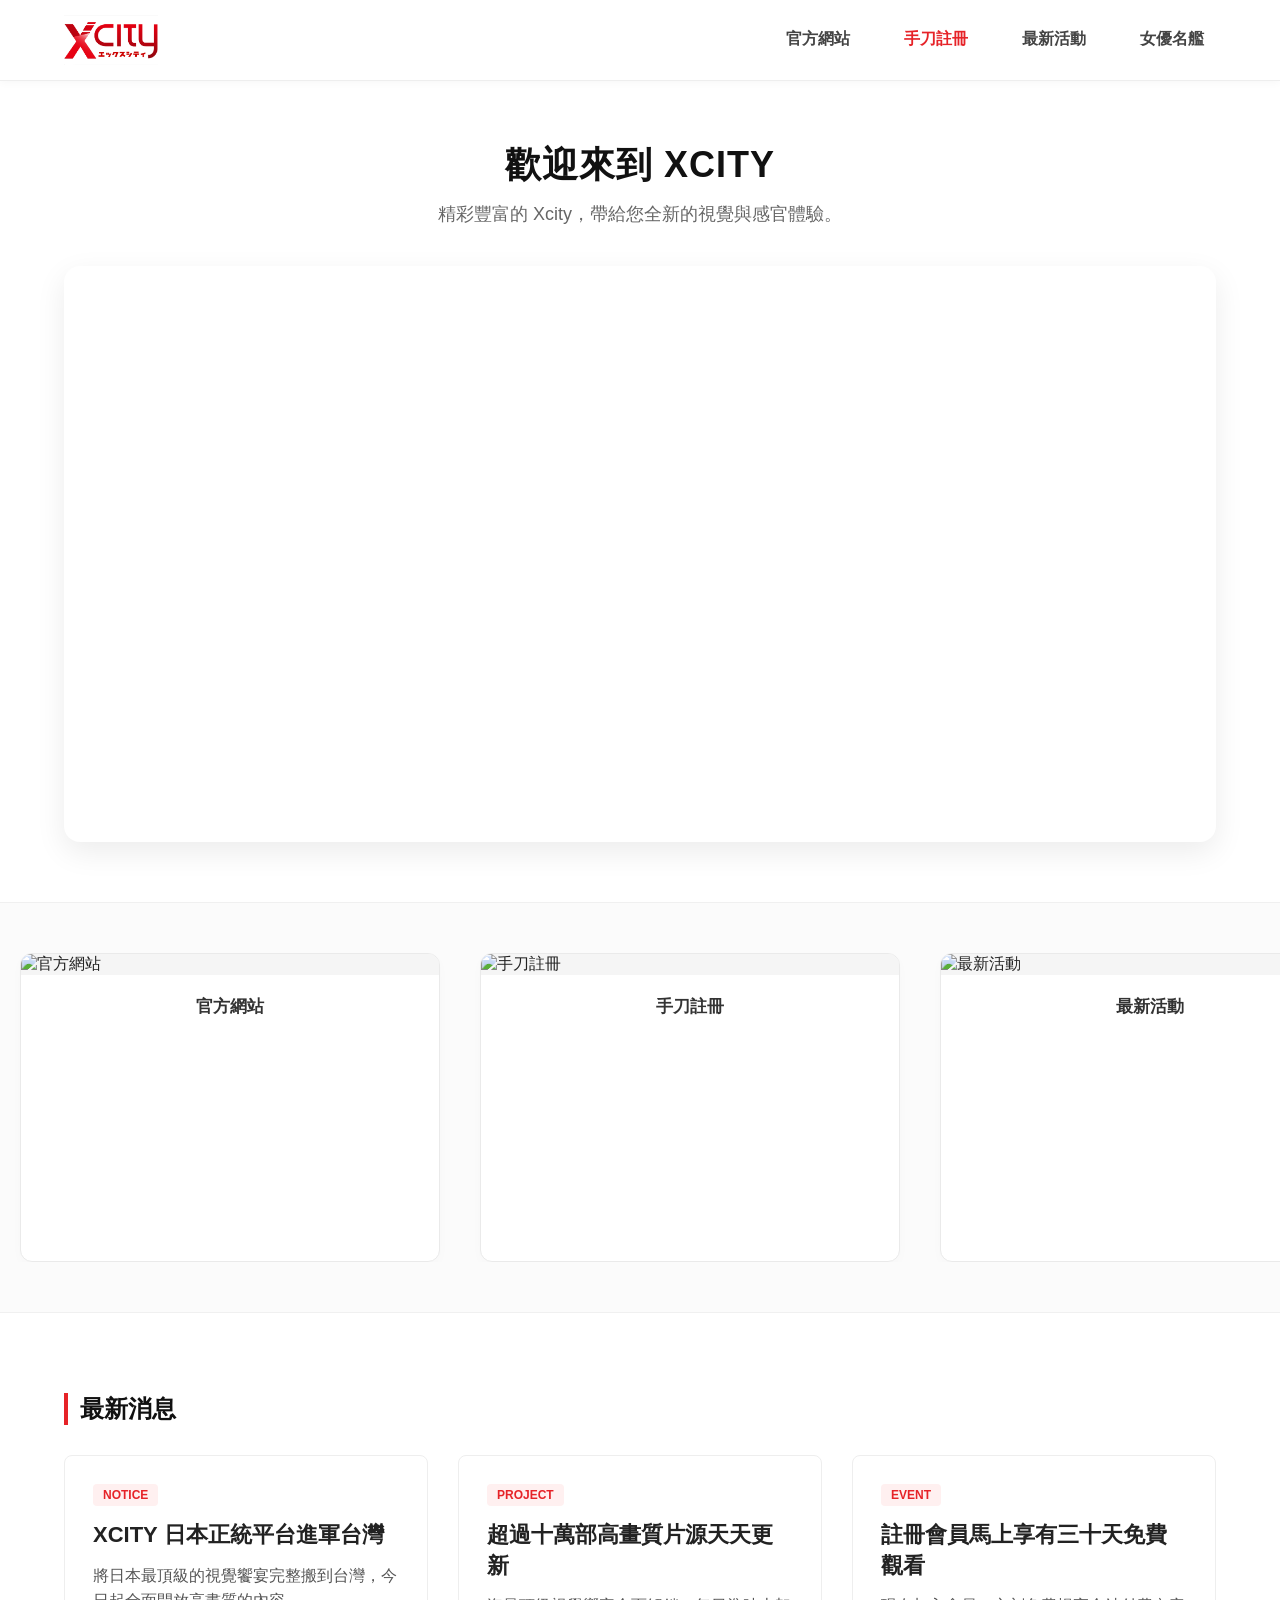
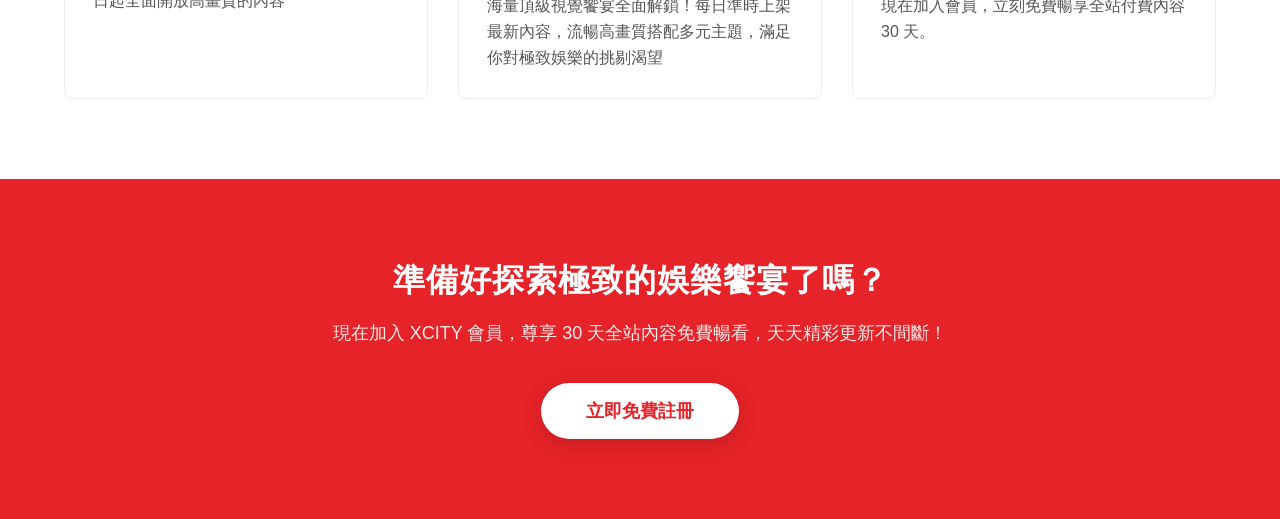
==== index.html @ d5f2dbbb "Update index.html" ====
<!DOCTYPE html>
<html lang="zh-TW">
<head>
    <meta charset="UTF-8">
    <meta name="viewport" content="width=device-width, initial-scale=1.0">
    <title>XCITY 官方網站</title>
    <style>
        /* ==========================================
           1. CSS 樣式表
           ========================================== */
        * {
            box-sizing: border-box;
            margin: 0;
            padding: 0;
        }

        body {
            background-color: #ffffff;
            color: #222222;
            font-family: -apple-system, BlinkMacSystemFont, "Segoe UI", Roboto, sans-serif;
            overflow-x: hidden;
        }

        /* 頂部導覽列 */
        .site-header {
            background-color: #ffffff;
            border-bottom: 1px solid #eeeeee;
            padding: 15px 0;
            box-shadow: 0 2px 8px rgba(0,0,0,0.03);
            position: sticky;
            top: 0;
            z-index: 100;
        }

        /* 💡 修正：導覽列內部改成 flex 兩端對齊，把 Logo 放左邊，Tabs 放右邊 */
        .header-container {
            width: 90%;
            max-width: 1400px;
            margin: 0 auto;
            display: flex;
            justify-content: space-between;
            align-items: center;
        }

        .logo-area {
            height: 50px;
            display: flex;
            align-items: center;
        }

        /* 真正的圖片 Logo 樣式 */
        .site-logo {
            height: 100%;
            max-height: 50px;
            display: block;
            object-fit: contain;
        }

        .logo-fallback {
            font-size: 30px;
            font-weight: 900;
            color: #e62328;
            letter-spacing: 1px;
            line-height: 50px;
            font-style: italic;
        }

        /* 💡 新增：右側導覽 Tabs 樣式群組 */
        .header-nav {
            display: flex;
            align-items: center;
            gap: 30px; /* Tabs 之間的行銷黃金間距 */
        }

        .nav-tab {
            text-decoration: none;
            color: #444444;
            font-size: 16px;
            font-weight: 600;
            padding: 8px 12px;
            transition: color 0.2s ease, border-color 0.2s ease;
            border-bottom: 2px solid transparent;
        }

        /* 滑鼠移上去時，文字變品牌紅，底下跑出紅線 */
        .nav-tab:hover {
            color: #e62328;
            border-bottom: 2px solid #e62328;
        }

        /* 特別醒目的註冊 Tab 樣式（選做，目前維持統一質感） */
        .nav-tab.highlight {
            color: #e62328;
        }

        /* 主內容區 */
        .main-content {
            padding: 60px 0 0 0; 
        }

        .welcome-section {
            text-align: center;
            margin-bottom: 40px;
        }

        .welcome-section h1 {
            font-size: 36px;
            color: #111111;
            margin-bottom: 12px;
            letter-spacing: 1px;
        }

        .welcome-section p {
            color: #666666;
            font-size: 18px;
        }

        /* 🎬 頂部主要影片區塊樣式 */
        .hero-video-section {
            width: 90%;
            max-width: 1200px; 
            margin: 0 auto 60px auto;
        }

        .video-wrapper {
            width: 100%;
            border-radius: 16px; 
            box-shadow: 0 10px 30px rgba(0,0,0,0.08); 
            overflow: hidden;
            background-color: #ffffff; 
        }

        .video-wrapper video {
            width: 100%;
            height: auto; 
            display: block;
            object-fit: contain;
        }

        /* 跑馬燈核心樣式 */
        .marquee-section {
            width: 100%;
            background-color: #fbfbfb;
            padding: 50px 0;
            border-top: 1px solid #f0f0f0;
            border-bottom: 1px solid #f0f0f0;
            margin-bottom: 20px;
        }

        .marquee-wrapper {
            width: 100%;
            overflow: hidden;
            position: relative;
        }

        .marquee-track {
            display: flex;
            width: max-content;
            animation: scrollMarquee 40s linear infinite;
        }

        .marquee-track:hover {
            animation-play-state: paused;
        }

        @keyframes scrollMarquee {
            0% { transform: translateX(0); }
            100% { transform: translateX(-50%); }
        }

        .marquee-item {
    width: 420px; /* 💡 從 360px 放大到 420px，讓橫圖更好舒展 */
    margin: 0 20px;
    background: #ffffff;
    border-radius: 12px;
    border: 1px solid #eaeaea;
    overflow: hidden;
    text-decoration: none;
    color: inherit;
    display: block;
    transition: transform 0.3s ease, box-shadow 0.3s ease, border-color 0.3s ease;
    box-shadow: 0 4px 12px rgba(0,0,0,0.02);
}

        .marquee-item:hover {
            transform: translateY(-8px);
            box-shadow: 0 12px 30px rgba(230, 35, 40, 0.1);
            border-color: #f1d7d7;
        }

        .item-image-box {
    width: 100%;
    height: auto; /* 💡 砍掉 210px，改成 auto 讓它根據圖片比例自動拉伸 */
    background-color: #f5f5f5;
    overflow: hidden;
}

.item-image-box img {
    width: 100%;
    height: auto; /* 💡 改成 auto */
    display: block; /* 💡 確保沒有古怪的下邊緣留白 */
    object-fit: normal; /* 💡 恢復正常顯示，絕對不允許任何裁切！ */
}

        .item-info {
            padding: 20px;
            text-align: center;
        }

        .item-title {
            font-size: 17px;
            font-weight: 600;
            color: #333333;
            white-space: nowrap;
            overflow: hidden;
            text-overflow: ellipsis;
            transition: color 0.3s ease;
        }

        .marquee-item:hover .item-title {
            color: #e62328;
        }

        /* 下方內容格線區 */
        .custom-section {
            width: 90%;
            max-width: 1200px;
            margin: 80px auto 80px auto;
        }

        .section-title {
            font-size: 24px;
            color: #111111;
            margin-bottom: 30px;
            border-left: 4px solid #e62328;
            padding-left: 12px;
            font-weight: bold;
        }

        .grid-container {
            display: grid;
            grid-template-columns: repeat(auto-fit, minmax(300px, 1fr));
            gap: 30px;
        }

        .grid-card {
            background: #ffffff;
            border: 1px solid #eeeeee;
            border-radius: 8px;
            padding: 28px;
            transition: box-shadow 0.3s ease;
        }

        .grid-card:hover {
            box-shadow: 0 5px 15px rgba(0,0,0,0.05);
        }

        .card-tag {
            display: inline-block;
            font-size: 12px;
            background-color: #fff0f0;
            color: #e62328;
            padding: 4px 10px;
            border-radius: 4px;
            font-weight: bold;
            margin-bottom: 14px;
        }

        /* 最新消息卡片標題字體放大 */
        .grid-card h3 {
            font-size: 22px;
            margin-bottom: 12px;
            color: #222222;
            font-weight: 700;
            line-height: 1.4;
        }

        /* 最新消息卡片內文字體放大 */
        .grid-card p {
            font-size: 16px;
            color: #555555;
            line-height: 1.6;
        }

        /* 最底部的滿版強力 CTA 區塊 */
        .cta-section {
            background-color: #e62328; 
            color: #ffffff;
            padding: 80px 20px;
            text-align: center;
            width: 100%;
        }

        .cta-container {
            max-width: 800px;
            margin: 0 auto;
        }

        .cta-container h2 {
            font-size: 32px;
            font-weight: 800;
            margin-bottom: 16px;
            letter-spacing: 1px;
        }

        .cta-container p {
            font-size: 18px;
            margin-bottom: 35px;
            opacity: 0.9;
            line-height: 1.6;
        }

        .cta-btn {
            display: inline-block;
            background-color: #ffffff;
            color: #e62328;
            text-decoration: none;
            padding: 16px 45px;
            font-size: 18px;
            font-weight: bold;
            border-radius: 50px; 
            box-shadow: 0 5px 20px rgba(0,0,0,0.15);
            transition: transform 0.3s ease, box-shadow 0.3s ease;
        }

        .cta-btn:hover {
            transform: scale(1.05); 
            box-shadow: 0 8px 25px rgba(0,0,0,0.25);
        }

        /* RWD 手機版導覽列自適應優化 */
        @media (max-width: 768px) {
            .header-nav {
                gap: 15px;
            }
            .nav-tab {
                font-size: 14px;
                padding: 6px 4px;
            }
        }
    </style>
</head>
<body>

    <!-- 頂部導覽列（💡 整合右側經典 Tabs 功能選單） -->
    <header class="site-header">
        <div class="header-container">
            <!-- 左側 Logo 區 -->
            <div class="logo-area">
                <img src="logo.png" alt="XCITY" class="site-logo" onerror="this.style.display='none'; this.nextElementSibling.style.display='block';">
                <span class="logo-fallback" style="display:none;">X CITY</span>
            </div>
            
            <!-- 💡 右側 Tabs 選單區：精準導流核心頁面 -->
            <nav class="header-nav">
                <a href="https://tc.xcity.jp/main" class="nav-tab" target="_blank">官方網站</a>
                <a href="https://regist.xcity.jp/t-chinese/member/login.php" class="nav-tab highlight" target="_blank">手刀註冊</a>
                <a href="https://www.instagram.com/xcity.tw" class="nav-tab" target="_blank">最新活動</a>
                <a href="https://tc.xcity.jp/idol" class="nav-tab" target="_blank">女優名艦</a>
            </nav>
        </div>
    </header>

    <main class="main-content">
        
        <section class="welcome-section">
            <h1>歡迎來到 XCITY</h1>
            <p>精彩豐富的 Xcity，帶給您全新的視覺與感官體驗。</p>
        </section>

        <section class="hero-video-section">
            <div class="video-wrapper">
                <video src="promo-video.mp4" autoplay muted loop playsinline></video>
            </div>
        </section>

        <section class="marquee-section">
            <div class="marquee-wrapper">
                <div class="marquee-track" id="marqueeTrack"></div>
            </div>
        </section>

        <section class="custom-section">
            <h2 class="section-title">最新消息</h2>
            
            <div class="grid-container">
                <div class="grid-card">
                    <span class="card-tag">NOTICE</span>
                    <h3>XCITY 日本正統平台進軍台灣</h3>
                    <p>將日本最頂級的視覺饗宴完整搬到台灣，今日起全面開放高畫質的內容</p>
                </div>

                <div class="grid-card">
                    <span class="card-tag">PROJECT</span>
                    <h3>超過十萬部高畫質片源天天更新</h3>
                    <p>海量頂級視覺饗宴全面解鎖！每日準時上架最新內容，流暢高畫質搭配多元主題，滿足你對極致娛樂的挑剔渴望</p>
                </div>

                <div class="grid-card">
                    <span class="card-tag">EVENT</span>
                    <h3>註冊會員馬上享有三十天免費觀看</h3>
                    <p>現在加入會員，立刻免費暢享全站付費內容 30 天。</p>
                </div>
            </div>
        </section>

        <!-- 最底部的強力行動呼籲 CTA 區塊 -->
        <section class="cta-section">
            <div class="cta-container">
                <h2>準備好探索極致的娛樂饗宴了嗎？</h2>
                <p>現在加入 XCITY 會員，尊享 30 天全站內容免費暢看，天天精彩更新不間斷！</p>
                <a href="https://regist.xcity.jp/t-chinese/member/login.php" class="cta-btn" target="_blank">立即免費註冊</a>
            </div>
        </section>
    </main>

    <script>
        /* ==========================================
           2. JavaScript 內容配置區
           ========================================== */
        const marqueeData = [
            {
                title: "官方網站", 
                imageUrl: "https://i.meee.com.tw/KrMgCIJ.jpg", 
                linkUrl: "https://tc.xcity.jp/main"
            },
            {
                title: "手刀註冊",
                imageUrl: "https://i.meee.com.tw/sNcTuKH.png",
                linkUrl: "https://regist.xcity.jp/t-chinese/member/login.php"
            },
            {
                title: "最新活動",
                imageUrl: "https://i.meee.com.tw/Ij4ffT2.jpg",
                linkUrl: "https://xcity.jp/event/maisonx/"
            },
            {
                title: "女優名艦",
                imageUrl: "https://i.meee.com.tw/7kj1j8n.png",
                linkUrl: "https://tc.xcity.jp/idol"
            },
            {
                title: "會員制度說明",
                imageUrl: "",
                linkUrl: "https://tc.xcity.jp/help/membership"
            }
        ];

        function initMarquee() {
            const track = document.getElementById('marqueeTrack');
            if (!track) return;

            function createItemHtml(item, index) {
                const placeholderImg = `data:image/svg+xml;utf8,<svg xmlns='http://www.w3.org/2000/svg' width='100%' height='100%' viewBox='0 0 360 210'><defs><linearGradient id='g${index}' x1='0%' y1='0%' x2='100%' y2='100%'><stop offset='0%' stop-color='%23f9f9f9'/><stop offset='100%' stop-color='%23e9e9e9'/></linearGradient></defs><rect width='100%' height='100%' fill='url(%23g${index})'/><text x='50%' y='55%' font-size='16' font-weight='bold' text-anchor='middle' fill='%23e62328' opacity='0.7'>XCITY ITEM 0${index + 1}</text></svg>`;
                const imgUrl = item.imageUrl || placeholderImg;

                return `
                    <a href="${item.linkUrl}" class="marquee-item" target="_blank">
                        <div class="item-image-box">
                            <img src="${imgUrl}" alt="${item.title}">
                        </div>
                        <div class="item-info">
                            <div class="item-title">${item.title}</div>
                        </div>
                    </a>
                `;
            }

            const originalHtml = marqueeData.map((item, idx) => createItemHtml(item, idx)).join('');
            track.innerHTML = originalHtml + originalHtml;
        }

        document.addEventListener('DOMContentLoaded', initMarquee);
    </script>
</body>
</html>
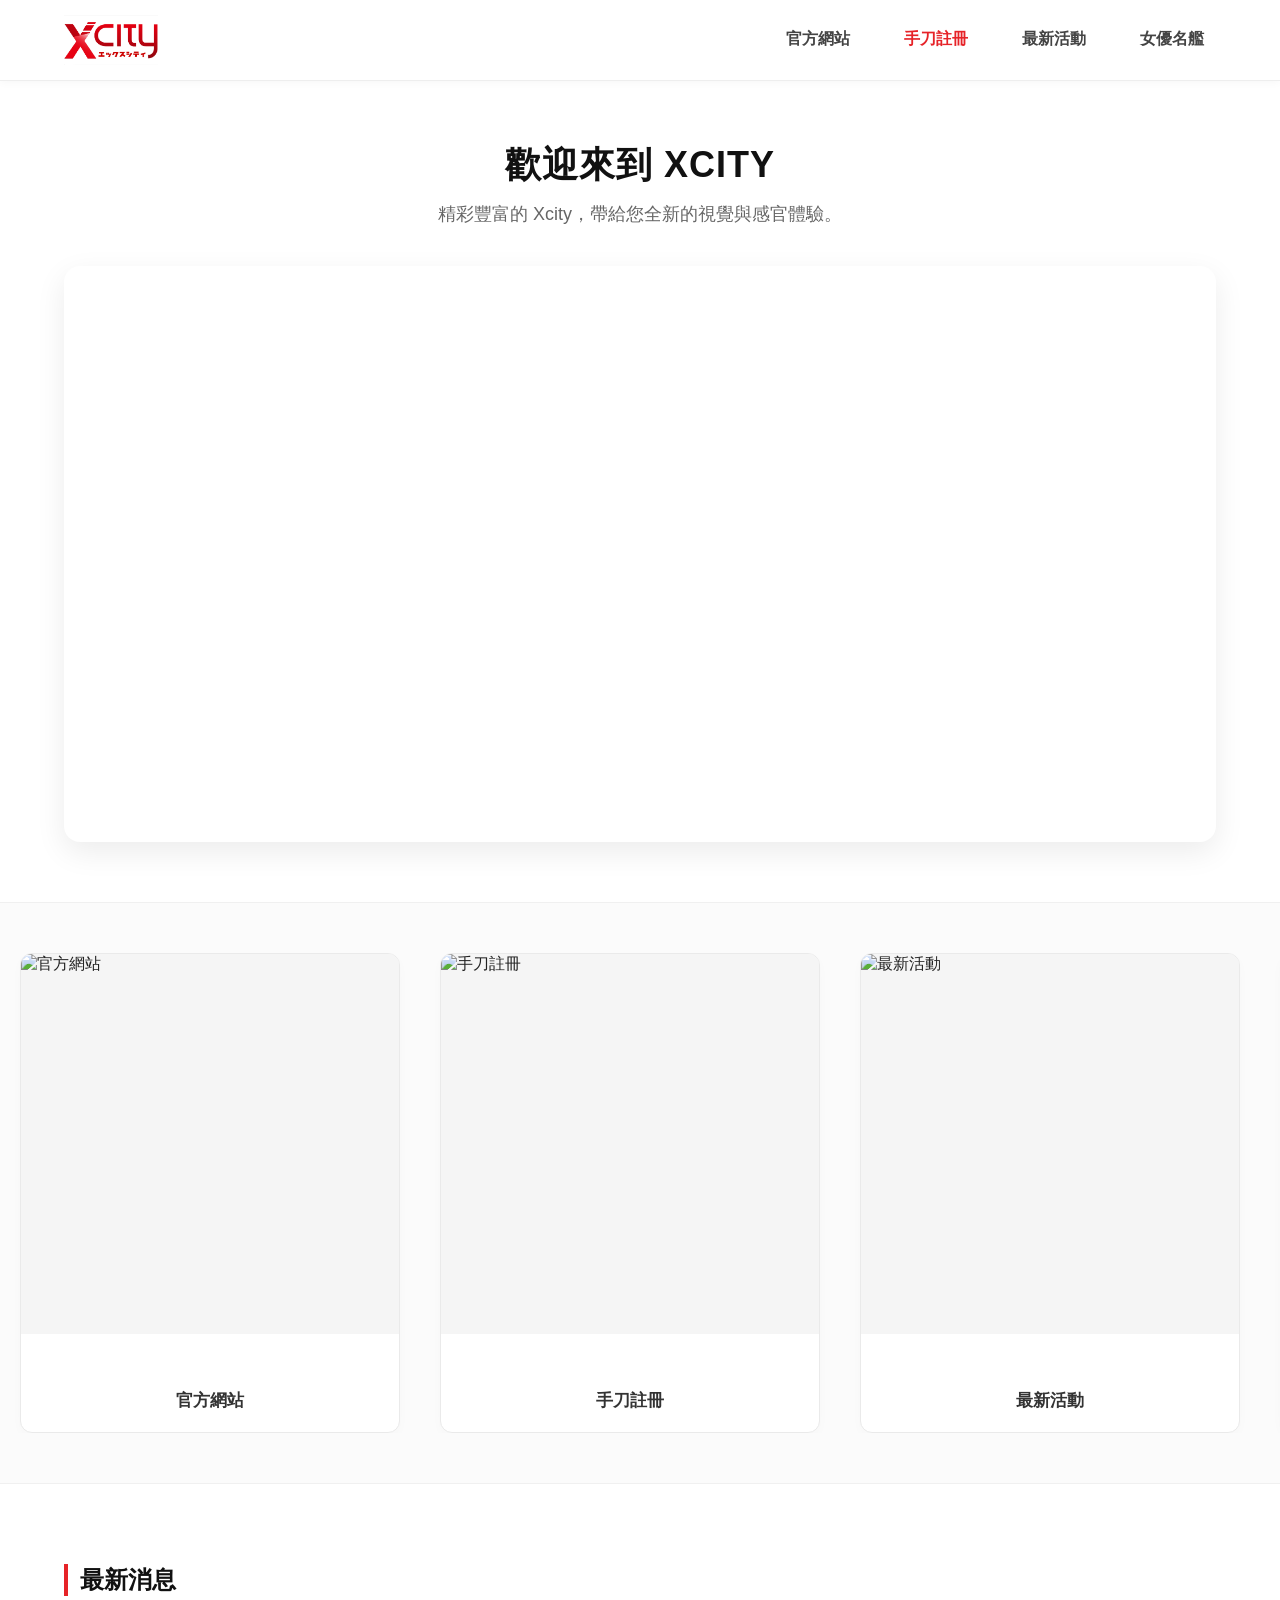
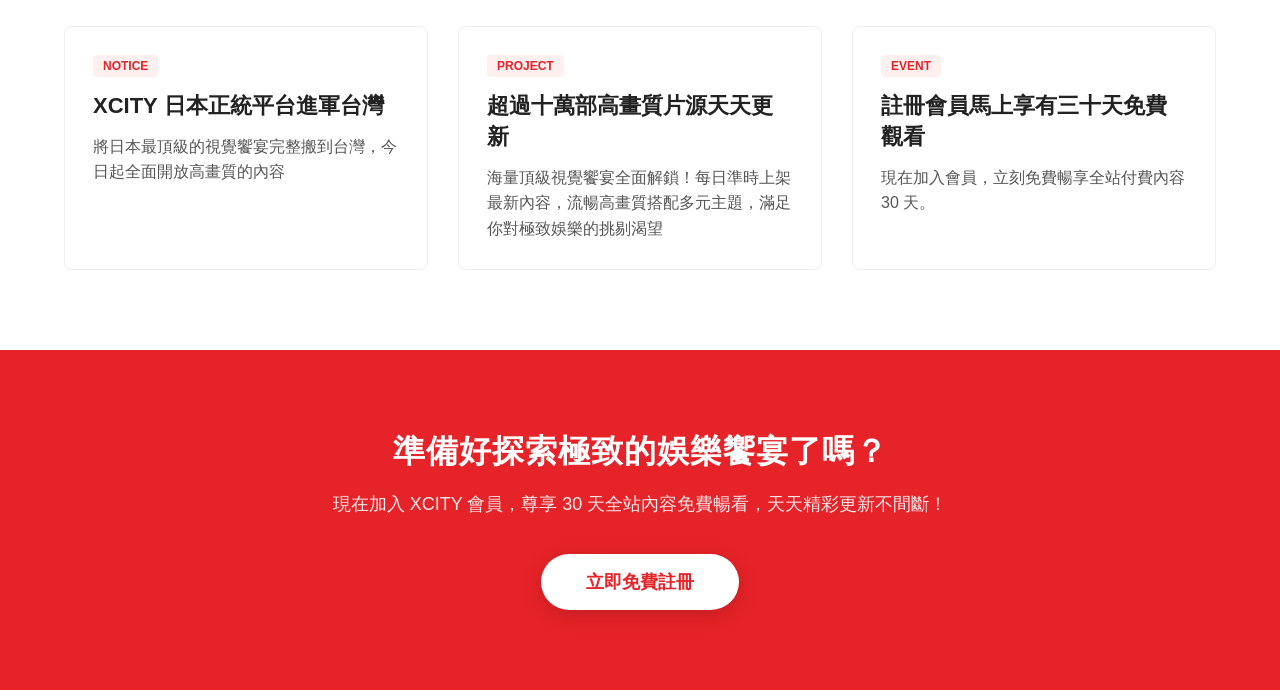
==== commit 3a2b0204: "Update index.html" ====
--- a/index.html
+++ b/index.html
@@ -168,8 +168,9 @@
             100% { transform: translateX(-50%); }
         }
 
-        .marquee-item {
-    width: 420px; /* 💡 從 360px 放大到 420px，讓橫圖更好舒展 */
+.marquee-item {
+    width: 380px; 
+    height: 480px; /* 💡 統一固定卡片高度（大格） */
     margin: 0 20px;
     background: #ffffff;
     border-radius: 12px;
@@ -177,7 +178,9 @@
     overflow: hidden;
     text-decoration: none;
     color: inherit;
-    display: block;
+    display: flex; /* 💡 改用 flex 排版 */
+    flex-direction: column; /* 💡 讓內容從上往下排 */
+    justify-content: space-between; /* 💡 關鍵：把圖片推在最上，文字死死壓在最下面 */
     transition: transform 0.3s ease, box-shadow 0.3s ease, border-color 0.3s ease;
     box-shadow: 0 4px 12px rgba(0,0,0,0.02);
 }
@@ -188,18 +191,21 @@
             border-color: #f1d7d7;
         }
 
-        .item-image-box {
+       .item-image-box {
     width: 100%;
-    height: auto; /* 💡 砍掉 210px，改成 auto 讓它根據圖片比例自動拉伸 */
+    height: 380px; /* 💡 固定圖片區域高度，下方留給文字 */
     background-color: #f5f5f5;
     overflow: hidden;
+    display: flex;
+    align-items: center;
+    justify-content: center;
 }
 
 .item-image-box img {
     width: 100%;
-    height: auto; /* 💡 改成 auto */
-    display: block; /* 💡 確保沒有古怪的下邊緣留白 */
-    object-fit: normal; /* 💡 恢復正常顯示，絕對不允許任何裁切！ */
+    height: 100%;
+    object-fit: contain; /* 💡 完整保留全圖不切圖！有空隙的地方會用淡灰色背景補滿，不突兀 */
+    display: block;
 }
 
         .item-info {
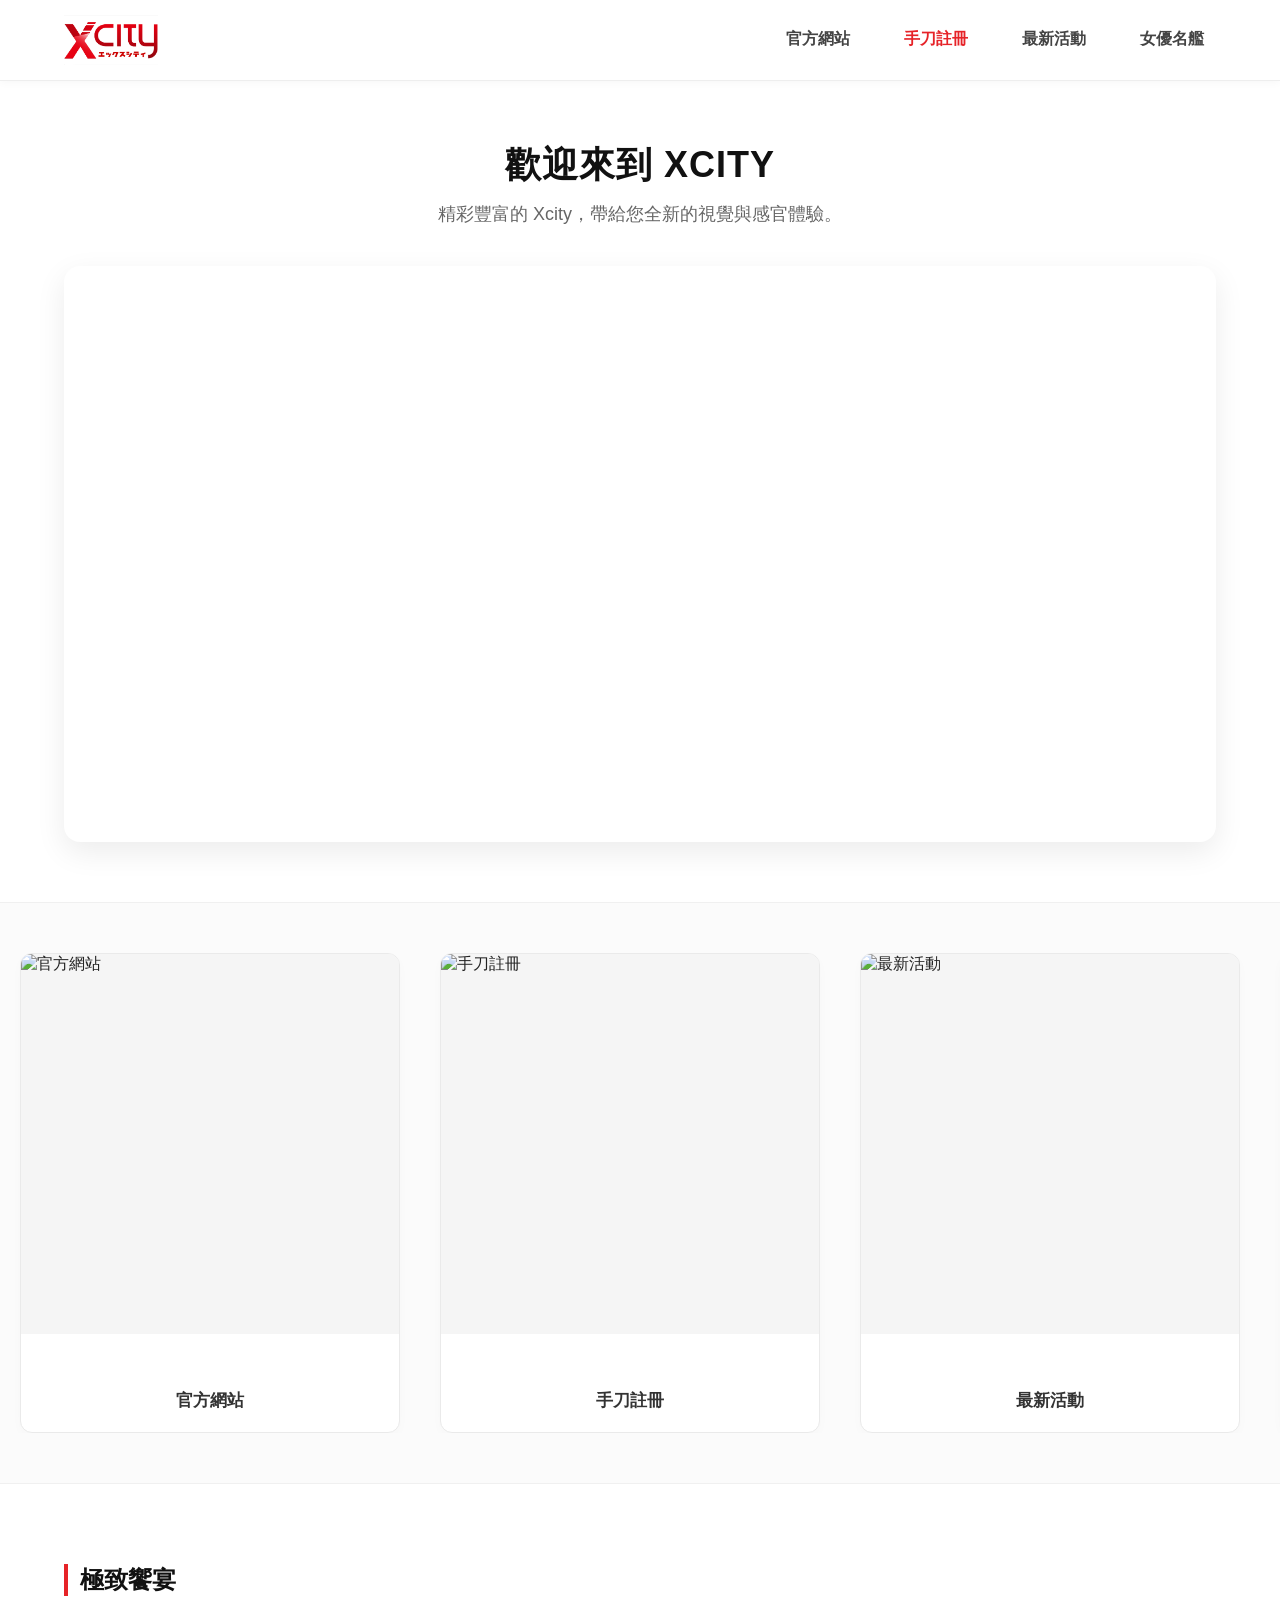
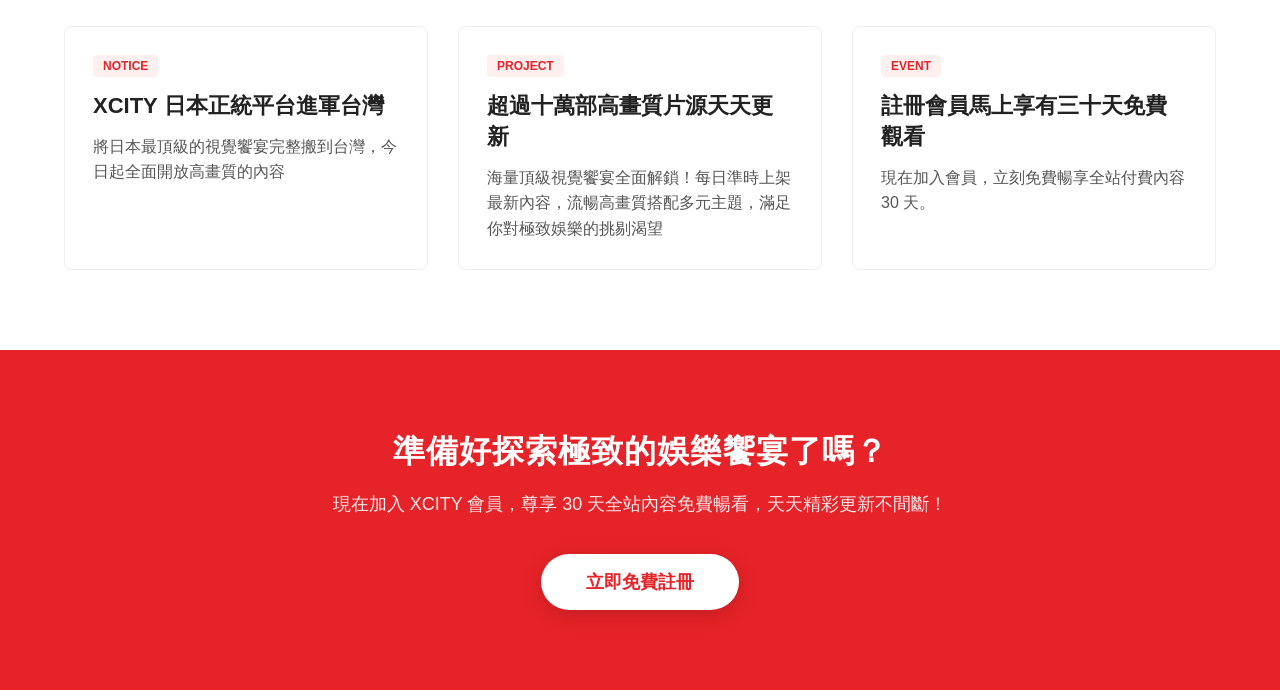
==== commit 6f154fe1: "Update index.html" ====
--- a/index.html
+++ b/index.html
@@ -387,7 +387,7 @@
         </section>
 
         <section class="custom-section">
-            <h2 class="section-title">最新消息</h2>
+            <h2 class="section-title">極致饗宴</h2>
             
             <div class="grid-container">
                 <div class="grid-card">
@@ -447,7 +447,7 @@
             },
             {
                 title: "會員制度說明",
-                imageUrl: "",
+                imageUrl: "https://i.meee.com.tw/bGwcAB1.png",
                 linkUrl: "https://tc.xcity.jp/help/membership"
             }
         ];
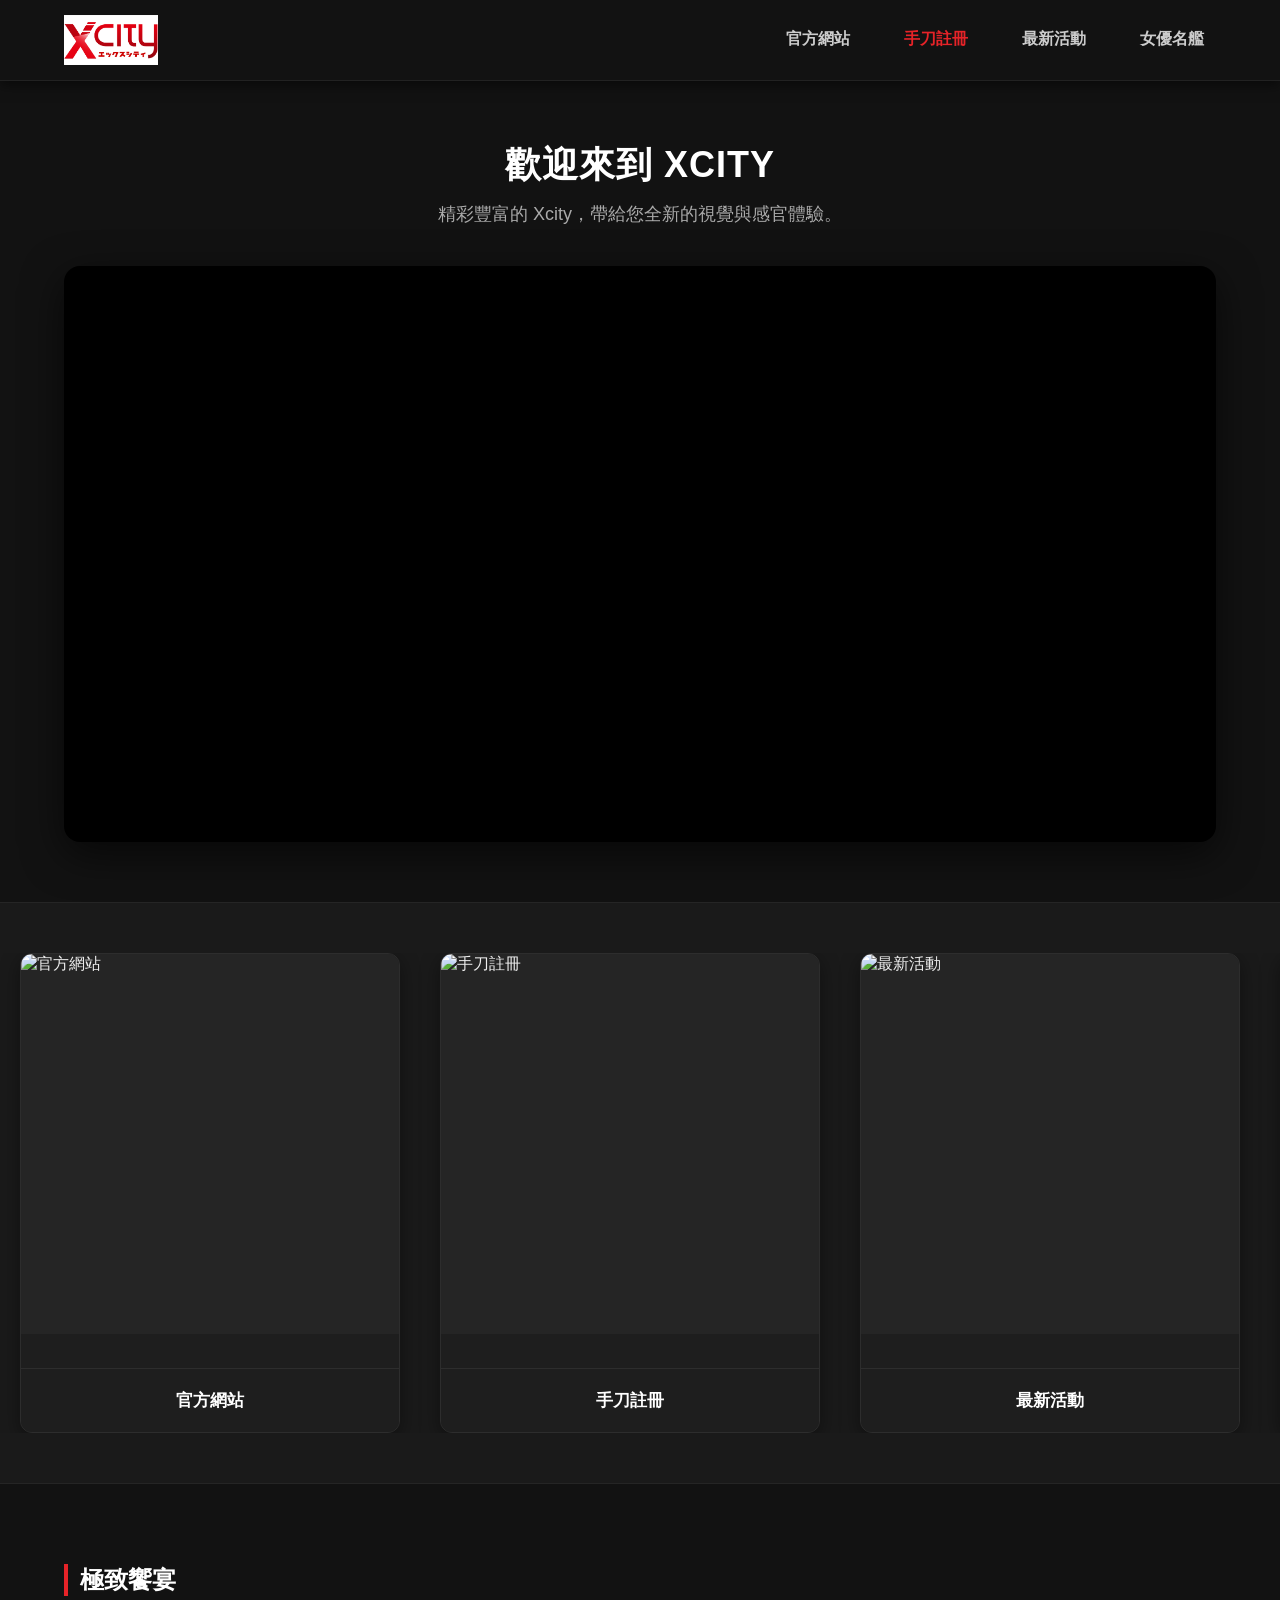
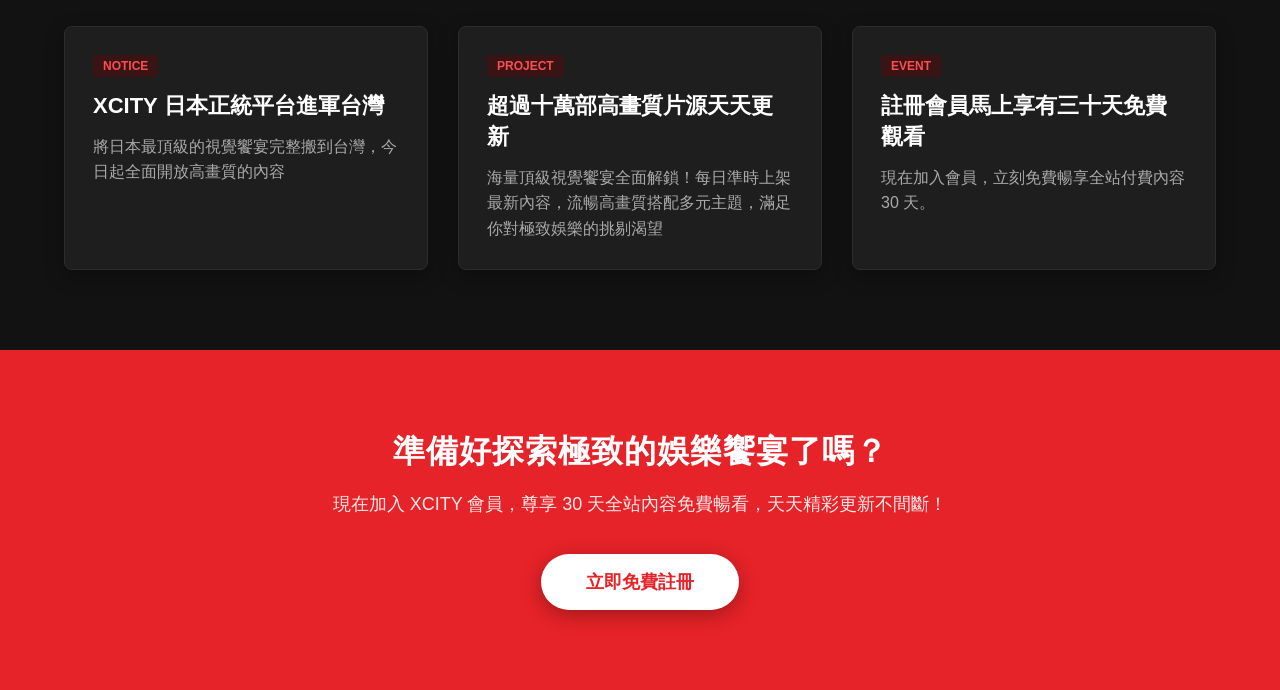
==== commit 731e8b35: "Update index.html" ====
--- a/index.html
+++ b/index.html
@@ -6,7 +6,7 @@
     <title>XCITY 官方網站</title>
     <style>
         /* ==========================================
-           1. CSS 樣式表
+           1. CSS 樣式表 (尊爵暗黑版)
            ========================================== */
         * {
             box-sizing: border-box;
@@ -15,24 +15,24 @@
         }
 
         body {
-            background-color: #ffffff;
-            color: #222222;
+            background-color: #121212; /* 💡 翻轉：極致深黑背景 */
+            color: #eeeeee; /* 💡 翻轉：明亮淺灰文字，在黑底上更好讀 */
             font-family: -apple-system, BlinkMacSystemFont, "Segoe UI", Roboto, sans-serif;
             overflow-x: hidden;
         }
 
         /* 頂部導覽列 */
         .site-header {
-            background-color: #ffffff;
-            border-bottom: 1px solid #eeeeee;
+            background-color: #121212; /* 💡 翻轉：深黑導覽列 */
+            border-bottom: 1px solid #222222; /* 💡 低調暗色細邊框 */
             padding: 15px 0;
-            box-shadow: 0 2px 8px rgba(0,0,0,0.03);
+            box-shadow: 0 4px 12px rgba(0,0,0,0.5); /* 加深陰影，增添層次感 */
             position: sticky;
             top: 0;
             z-index: 100;
         }
 
-        /* 💡 修正：導覽列內部改成 flex 兩端對齊，把 Logo 放左邊，Tabs 放右邊 */
+        /* 導覽列內部改成 flex 兩端對齊，把 Logo 放左邊，Tabs 放右邊 */
         .header-container {
             width: 90%;
             max-width: 1400px;
@@ -65,7 +65,7 @@
             font-style: italic;
         }
 
-        /* 💡 新增：右側導覽 Tabs 樣式群組 */
+        /* 右側導覽 Tabs 樣式群組 */
         .header-nav {
             display: flex;
             align-items: center;
@@ -74,7 +74,7 @@
 
         .nav-tab {
             text-decoration: none;
-            color: #444444;
+            color: #cccccc; /* 💡 翻轉：亮灰色，提升黑底暗視效 */
             font-size: 16px;
             font-weight: 600;
             padding: 8px 12px;
@@ -88,7 +88,7 @@
             border-bottom: 2px solid #e62328;
         }
 
-        /* 特別醒目的註冊 Tab 樣式（選做，目前維持統一質感） */
+        /* 特別醒目的註冊 Tab 樣式 */
         .nav-tab.highlight {
             color: #e62328;
         }
@@ -105,13 +105,13 @@
 
         .welcome-section h1 {
             font-size: 36px;
-            color: #111111;
+            color: #ffffff; /* 💡 純白醒目大標 */
             margin-bottom: 12px;
             letter-spacing: 1px;
         }
 
         .welcome-section p {
-            color: #666666;
+            color: #aaaaaa; /* 💡 優雅副標淡灰 */
             font-size: 18px;
         }
 
@@ -125,9 +125,9 @@
         .video-wrapper {
             width: 100%;
             border-radius: 16px; 
-            box-shadow: 0 10px 30px rgba(0,0,0,0.08); 
+            box-shadow: 0 12px 40px rgba(0,0,0,0.6); /* 強化影片電影感背光陰影 */
             overflow: hidden;
-            background-color: #ffffff; 
+            background-color: #000000; /* 💡 影片載入底色改純黑 */
         }
 
         .video-wrapper video {
@@ -140,10 +140,10 @@
         /* 跑馬燈核心樣式 */
         .marquee-section {
             width: 100%;
-            background-color: #fbfbfb;
+            background-color: #1a1a1a; /* 💡 跑馬燈背景深灰軌道 */
             padding: 50px 0;
-            border-top: 1px solid #f0f0f0;
-            border-bottom: 1px solid #f0f0f0;
+            border-top: 1px solid #252525;
+            border-bottom: 1px solid #252525;
             margin-bottom: 20px;
         }
 
@@ -168,55 +168,58 @@
             100% { transform: translateX(-50%); }
         }
 
-.marquee-item {
-    width: 380px; 
-    height: 480px; /* 💡 統一固定卡片高度（大格） */
-    margin: 0 20px;
-    background: #ffffff;
-    border-radius: 12px;
-    border: 1px solid #eaeaea;
-    overflow: hidden;
-    text-decoration: none;
-    color: inherit;
-    display: flex; /* 💡 改用 flex 排版 */
-    flex-direction: column; /* 💡 讓內容從上往下排 */
-    justify-content: space-between; /* 💡 關鍵：把圖片推在最上，文字死死壓在最下面 */
-    transition: transform 0.3s ease, box-shadow 0.3s ease, border-color 0.3s ease;
-    box-shadow: 0 4px 12px rgba(0,0,0,0.02);
-}
+        /* 💡 統一固定大格卡片樣式（暗黑卡片化） */
+        .marquee-item {
+            width: 380px; 
+            height: 480px; 
+            margin: 0 20px;
+            background: #1e1e1e; /* 💡 卡片背景深灰色 */
+            border-radius: 12px;
+            border: 1px solid #2d2d2d; /* 💡 低調暗邊框 */
+            overflow: hidden;
+            text-decoration: none;
+            color: inherit;
+            display: flex; 
+            flex-direction: column; 
+            justify-content: space-between; /* 💡 圖片在最上，文字死死壓在最下面 */
+            transition: transform 0.3s ease, box-shadow 0.3s ease, border-color 0.3s ease;
+            box-shadow: 0 6px 20px rgba(0,0,0,0.4);
+        }
 
         .marquee-item:hover {
             transform: translateY(-8px);
-            box-shadow: 0 12px 30px rgba(230, 35, 40, 0.1);
-            border-color: #f1d7d7;
-        }
-
-       .item-image-box {
-    width: 100%;
-    height: 380px; /* 💡 固定圖片區域高度，下方留給文字 */
-    background-color: #f5f5f5;
-    overflow: hidden;
-    display: flex;
-    align-items: center;
-    justify-content: center;
-}
-
-.item-image-box img {
-    width: 100%;
-    height: 100%;
-    object-fit: contain; /* 💡 完整保留全圖不切圖！有空隙的地方會用淡灰色背景補滿，不突兀 */
-    display: block;
-}
+            box-shadow: 0 12px 30px rgba(230, 35, 40, 0.25); /* 霓虹霓紅懸停高光 */
+            border-color: #e62328;
+        }
+
+        .item-image-box {
+            width: 100%;
+            height: 380px; 
+            background-color: #252525; /* 💡 未傳圖格子改為夜空暗灰 */
+            overflow: hidden;
+            display: flex;
+            align-items: center;
+            justify-content: center;
+        }
+
+        .item-image-box img {
+            width: 100%;
+            height: 100%;
+            object-fit: contain; 
+            display: block;
+        }
 
         .item-info {
             padding: 20px;
             text-align: center;
+            background-color: #1e1e1e; /* 文字底色與卡片同調 */
+            border-top: 1px solid #2d2d2d;
         }
 
         .item-title {
             font-size: 17px;
             font-weight: 600;
-            color: #333333;
+            color: #ffffff; /* 💡 跑馬燈字體改純白 */
             white-space: nowrap;
             overflow: hidden;
             text-overflow: ellipsis;
@@ -236,7 +239,7 @@
 
         .section-title {
             font-size: 24px;
-            color: #111111;
+            color: #ffffff; /* 💡 標題改純白 */
             margin-bottom: 30px;
             border-left: 4px solid #e62328;
             padding-left: 12px;
@@ -249,42 +252,45 @@
             gap: 30px;
         }
 
+        /* 最新消息卡片（暗黑卡片化） */
         .grid-card {
-            background: #ffffff;
-            border: 1px solid #eeeeee;
+            background: #1e1e1e; /* 💡 卡片深灰色 */
+            border: 1px solid #2d2d2d;
             border-radius: 8px;
             padding: 28px;
-            transition: box-shadow 0.3s ease;
+            transition: box-shadow 0.3s ease, border-color 0.3s ease;
+            box-shadow: 0 6px 20px rgba(0,0,0,0.3);
         }
 
         .grid-card:hover {
-            box-shadow: 0 5px 15px rgba(0,0,0,0.05);
+            box-shadow: 0 10px 25px rgba(0,0,0,0.5);
+            border-color: #444444;
         }
 
         .card-tag {
             display: inline-block;
             font-size: 12px;
-            background-color: #fff0f0;
-            color: #e62328;
+            background-color: #3a1415; /* 💡 標籤改為深紅底色 */
+            color: #ff4d52; /* 💡 亮紅字 */
             padding: 4px 10px;
             border-radius: 4px;
             font-weight: bold;
             margin-bottom: 14px;
         }
 
-        /* 最新消息卡片標題字體放大 */
+        /* 最新消息卡片標題字體 */
         .grid-card h3 {
             font-size: 22px;
             margin-bottom: 12px;
-            color: #222222;
+            color: #ffffff; /* 💡 純白 */
             font-weight: 700;
             line-height: 1.4;
         }
 
-        /* 最新消息卡片內文字體放大 */
+        /* 最新消息卡片內文字體 */
         .grid-card p {
             font-size: 16px;
-            color: #555555;
+            color: #aaaaaa; /* 💡 淡灰好讀內文 */
             line-height: 1.6;
         }
 
@@ -325,13 +331,13 @@
             font-size: 18px;
             font-weight: bold;
             border-radius: 50px; 
-            box-shadow: 0 5px 20px rgba(0,0,0,0.15);
+            box-shadow: 0 5px 20px rgba(0,0,0,0.3);
             transition: transform 0.3s ease, box-shadow 0.3s ease;
         }
 
         .cta-btn:hover {
             transform: scale(1.05); 
-            box-shadow: 0 8px 25px rgba(0,0,0,0.25);
+            box-shadow: 0 8px 25px rgba(0,0,0,0.4);
         }
 
         /* RWD 手機版導覽列自適應優化 */
@@ -348,16 +354,13 @@
 </head>
 <body>
 
-    <!-- 頂部導覽列（💡 整合右側經典 Tabs 功能選單） -->
     <header class="site-header">
         <div class="header-container">
-            <!-- 左側 Logo 區 -->
             <div class="logo-area">
                 <img src="logo.png" alt="XCITY" class="site-logo" onerror="this.style.display='none'; this.nextElementSibling.style.display='block';">
                 <span class="logo-fallback" style="display:none;">X CITY</span>
             </div>
             
-            <!-- 💡 右側 Tabs 選單區：精準導流核心頁面 -->
             <nav class="header-nav">
                 <a href="https://tc.xcity.jp/main" class="nav-tab" target="_blank">官方網站</a>
                 <a href="https://regist.xcity.jp/t-chinese/member/login.php" class="nav-tab highlight" target="_blank">手刀註冊</a>
@@ -410,7 +413,6 @@
             </div>
         </section>
 
-        <!-- 最底部的強力行動呼籲 CTA 區塊 -->
         <section class="cta-section">
             <div class="cta-container">
                 <h2>準備好探索極致的娛樂饗宴了嗎？</h2>
@@ -422,7 +424,7 @@
 
     <script>
         /* ==========================================
-           2. JavaScript 內容配置區
+           2. JavaScript 內容配置區 (完美保留你的真實圖片網址與跳轉)
            ========================================== */
         const marqueeData = [
             {
@@ -457,7 +459,8 @@
             if (!track) return;
 
             function createItemHtml(item, index) {
-                const placeholderImg = `data:image/svg+xml;utf8,<svg xmlns='http://www.w3.org/2000/svg' width='100%' height='100%' viewBox='0 0 360 210'><defs><linearGradient id='g${index}' x1='0%' y1='0%' x2='100%' y2='100%'><stop offset='0%' stop-color='%23f9f9f9'/><stop offset='100%' stop-color='%23e9e9e9'/></linearGradient></defs><rect width='100%' height='100%' fill='url(%23g${index})'/><text x='50%' y='55%' font-size='16' font-weight='bold' text-anchor='middle' fill='%23e62328' opacity='0.7'>XCITY ITEM 0${index + 1}</text></svg>`;
+                /* 💡 預設 SVG 格子也同步暗黑化為 #252525，保持未填圖時的視覺和諧 */
+                const placeholderImg = `data:image/svg+xml;utf8,<svg xmlns='http://www.w3.org/2000/svg' width='100%' height='100%' viewBox='0 0 360 210'><defs><linearGradient id='g${index}' x1='0%' y1='0%' x2='100%' y2='100%'><stop offset='0%' stop-color='%23252525'/><stop offset='100%' stop-color='%231a1a1a'/></linearGradient></defs><rect width='100%' height='100%' fill='url(%23g${index})'/><text x='50%' y='55%' font-size='16' font-weight='bold' text-anchor='middle' fill='%23e62328' opacity='0.7'>XCITY ITEM 0${index + 1}</text></svg>`;
                 const imgUrl = item.imageUrl || placeholderImg;
 
                 return `
